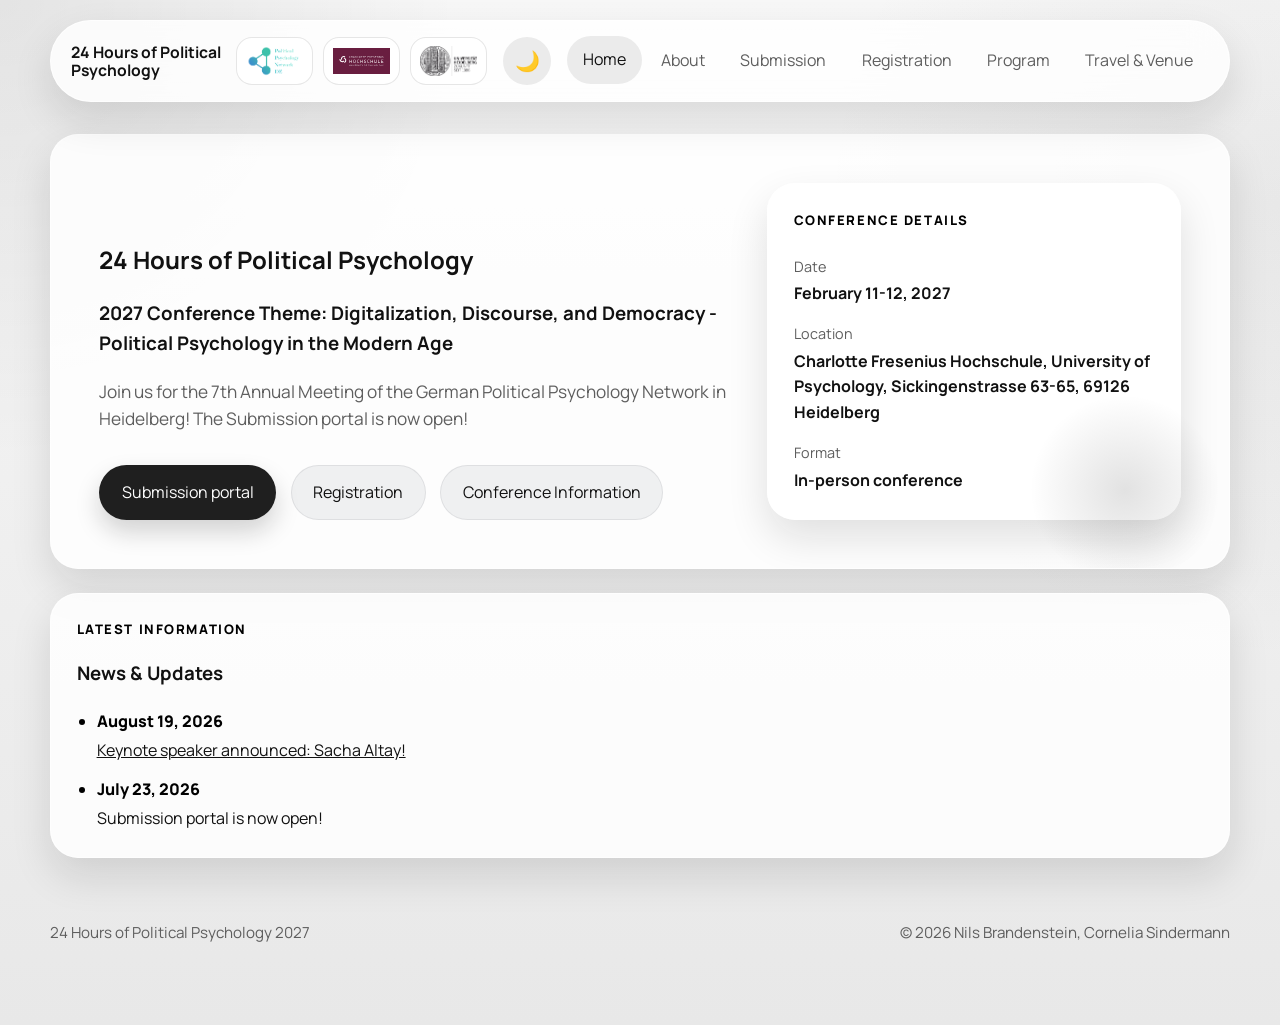
==== index.html @ 0a98e5ac "Add dark mode with browser-preference default and manual toggle - Default theme follows prefers-colo" ====
<!DOCTYPE html>
<html lang="en">
  <head>
    <meta charset="UTF-8" />
    <meta name="viewport" content="width=device-width, initial-scale=1.0" />
    <title>24 Hours of Political Psychology</title>
    <meta
      name="description"
      content="Official website for 24 Hours of Political Psychology, held in Heidelberg on February 11-12, 2027."
    />
    <link rel="preconnect" href="https://fonts.googleapis.com" />
    <link rel="preconnect" href="https://fonts.gstatic.com" crossorigin />
    <link
      href="https://fonts.googleapis.com/css2?family=Manrope:wght@400;500;700;800&family=Instrument+Serif:ital@0;1&display=swap"
      rel="stylesheet"
    />
    <link rel="stylesheet" href="assets/styles.css" />
  </head>
  <body data-page="home">
    <div class="site-shell">
      <header class="site-header">
        <a class="brand" href="index.html">
          <span class="brand-text">
            <strong>24 Hours of Political Psychology</strong>
          </span>
          <span class="brand-logos" aria-hidden="true">
            <span class="brand-logo-frame">
              <img class="brand-logo" src="assets/Logo_PolPsyNetDE_New_v2.png" alt="" />
            </span>
            <span class="brand-logo-frame">
              <img class="brand-logo" src="assets/Logo-CFH-bourdaux-01.svg" alt="" />
            </span>
            <span class="brand-logo-frame">
              <img class="brand-logo" src="assets/hd_logo_standard_sw_16cm_rgb.png" alt="" />
            </span>
          </span>
        </a>
                <button class="theme-toggle" type="button" aria-label="Switch color theme"></button>
<button class="nav-toggle" type="button" aria-expanded="false" aria-label="Open menu">
          <span></span>
          <span></span>
        </button>
        <nav class="site-nav" aria-label="Main navigation">
          <a href="index.html">Home</a>
          <a href="about.html">About</a>
          <a href="submission.html">Submission</a>
          <a href="registration.html">Registration</a>
          <a href="program.html">Program</a>
          <a href="travel.html">Travel & Venue</a>
        </nav>
      </header>

      <main>
        <section class="hero">
          <div class="hero-copy">
            <h2>24 Hours of Political Psychology</h2>
            <h3>2027 Conference Theme: Digitalization, Discourse, and Democracy - Political Psychology in the Modern Age</h3>
            <p class="hero-text">
              Join us for the 7th Annual Meeting of the German Political Psychology Network in Heidelberg!
              The Submission portal is now open!
            </p>
            <div class="hero-actions">
              <a class="button button-primary" href="submission.html">Submission portal</a>
              <a class="button button-secondary" href="registration.html">Registration</a>
              <a class="button button-secondary" href="about.html">Conference Information</a>
              <!--<a class="button button-secondary" href="program.html">View Program</a>--> <!-- Activate once updated-->
            </div>
          </div>
          <aside class="hero-card">
            <p class="card-kicker">Conference Details</p>
            <dl class="event-meta">
              <div>
                <dt>Date</dt>
                <dd>February 11-12, 2027</dd>
              </div>
              <div>
              <dt>Location</dt>
                <dd>Charlotte Fresenius Hochschule, University of Psychology, Sickingenstrasse 63-65, 69126 Heidelberg</dd>
              </div>
              <div>
              <dt>Format</dt>
                <dd>In-person conference</dd>
              </div>
            </dl>
          </aside>
        </section>

        <section class="news-updates content-card" aria-labelledby="news-updates-title">
          <p class="eyebrow">Latest Information</p>
          <h3 id="news-updates-title">News & Updates</h3>
          <ul class="news-list">
            <li>
              <time datetime="2026-08-19">August 19, 2026</time>
              <a href="program.html">Keynote speaker announced: Sacha Altay!</a>
            </li>
            <li>
              <time datetime="2026-07-23">July 23, 2026</time>
              <span>Submission portal is now open!</span>
            </li>
          </ul>
        </section>
      </main>

      <footer class="site-footer">
        <p>24 Hours of Political Psychology 2027</p>
        <p>&copy; 2026 Nils Brandenstein, Cornelia Sindermann</p>
      </footer>
    </div>

    <script src="assets/site.js"></script>
  </body>
</html>
---- assets/styles.css ----
:root {
  --bg: #ececec;
  --paper: rgba(255, 255, 255, 0.84);
  --paper-strong: #ffffff;
  --ink: #111111;
  --muted: #5e5e5e;
  --accent: #1f1f1f;
  --accent-dark: #000000;
  --accent-contrast: #ffffff;
  --line: rgba(17, 17, 17, 0.12);
  --shadow: 0 18px 40px rgba(17, 17, 17, 0.12);
  --body-bg:
    radial-gradient(circle at top left, rgba(0, 0, 0, 0.08), transparent 28%),
    radial-gradient(circle at right 20%, rgba(90, 90, 90, 0.08), transparent 30%),
    linear-gradient(180deg, #f7f7f7 0%, #e8e8e8 100%);
  --header-bg: rgba(255, 255, 255, 0.82);
  --header-border: rgba(255, 255, 255, 0.7);
  --panel-border: rgba(255, 255, 255, 0.65);
  --card-border: rgba(17, 17, 17, 0.1);
  --card-bg: rgba(255, 255, 255, 0.68);
  --chip-bg: rgba(28, 36, 48, 0.06);
  --chip-border: rgba(28, 36, 48, 0.08);
  --nav-hover-bg: rgba(17, 17, 17, 0.08);
  --nav-bg: rgba(255, 255, 255, 0.96);
  --logo-frame-bg: rgba(255, 255, 255, 0.95);
  --accent-panel-bg:
    linear-gradient(145deg, rgba(17, 17, 17, 0.08), rgba(255, 255, 255, 0.72)),
    var(--paper-strong);
  --timeline-bg: linear-gradient(180deg, rgba(255, 255, 255, 0.95), rgba(255, 255, 255, 0.7));
  --radius: 28px;
  --max-width: 1180px;
  color-scheme: light;
}

:root[data-theme="dark"] {
  color-scheme: dark;
  --bg: #0f1115;
  --paper: rgba(30, 34, 41, 0.88);
  --paper-strong: #181c22;
  --ink: #e8eaee;
  --muted: #9aa3ad;
  --accent: #e8eaee;
  --accent-dark: #f5f6f8;
  --accent-contrast: #14161a;
  --line: rgba(232, 234, 238, 0.14);
  --shadow: 0 18px 40px rgba(0, 0, 0, 0.45);
  --body-bg:
    radial-gradient(circle at top left, rgba(255, 255, 255, 0.05), transparent 28%),
    radial-gradient(circle at right 20%, rgba(140, 140, 170, 0.07), transparent 30%),
    linear-gradient(180deg, #14171c 0%, #0d0f13 100%);
  --header-bg: rgba(24, 27, 33, 0.85);
  --header-border: rgba(255, 255, 255, 0.08);
  --panel-border: rgba(255, 255, 255, 0.08);
  --card-border: rgba(255, 255, 255, 0.1);
  --card-bg: rgba(255, 255, 255, 0.05);
  --chip-bg: rgba(255, 255, 255, 0.08);
  --chip-border: rgba(255, 255, 255, 0.14);
  --nav-hover-bg: rgba(255, 255, 255, 0.1);
  --nav-bg: rgba(24, 27, 33, 0.97);
  --logo-frame-bg: #f2f2f2;
  --accent-panel-bg:
    linear-gradient(145deg, rgba(255, 255, 255, 0.06), rgba(255, 255, 255, 0.02)),
    var(--paper-strong);
  --timeline-bg: linear-gradient(180deg, rgba(255, 255, 255, 0.07), rgba(255, 255, 255, 0.03));
}

/* Default to the browser's color scheme until the user picks a theme. */
@media (prefers-color-scheme: dark) {
  :root:not([data-theme="light"]) {
    color-scheme: dark;
    --bg: #0f1115;
    --paper: rgba(30, 34, 41, 0.88);
    --paper-strong: #181c22;
    --ink: #e8eaee;
    --muted: #9aa3ad;
    --accent: #e8eaee;
    --accent-dark: #f5f6f8;
    --accent-contrast: #14161a;
    --line: rgba(232, 234, 238, 0.14);
    --shadow: 0 18px 40px rgba(0, 0, 0, 0.45);
    --body-bg:
      radial-gradient(circle at top left, rgba(255, 255, 255, 0.05), transparent 28%),
      radial-gradient(circle at right 20%, rgba(140, 140, 170, 0.07), transparent 30%),
      linear-gradient(180deg, #14171c 0%, #0d0f13 100%);
    --header-bg: rgba(24, 27, 33, 0.85);
    --header-border: rgba(255, 255, 255, 0.08);
    --panel-border: rgba(255, 255, 255, 0.08);
    --card-border: rgba(255, 255, 255, 0.1);
    --card-bg: rgba(255, 255, 255, 0.05);
    --chip-bg: rgba(255, 255, 255, 0.08);
    --chip-border: rgba(255, 255, 255, 0.14);
    --nav-hover-bg: rgba(255, 255, 255, 0.1);
    --nav-bg: rgba(24, 27, 33, 0.97);
    --logo-frame-bg: #f2f2f2;
    --accent-panel-bg:
      linear-gradient(145deg, rgba(255, 255, 255, 0.06), rgba(255, 255, 255, 0.02)),
      var(--paper-strong);
    --timeline-bg: linear-gradient(180deg, rgba(255, 255, 255, 0.07), rgba(255, 255, 255, 0.03));
  }
}

*,
*::before,
*::after {
  box-sizing: border-box;
}

html {
  scroll-behavior: smooth;
}

:root {
  --theme-transition: background-color 200ms ease, color 200ms ease, border-color 200ms ease;
}

body,
.site-header,
.site-nav,
.hero,
.page-hero,
.spotlight,
.feature-card,
.content-card,
.accent-panel,
.program-day,
.program-summary,
.hero-card,
.organizer-card,
.format-item,
.faq-item,
.timeline-content,
.theme-toggle,
.nav-toggle,
.program-tags span {
  transition: var(--theme-transition);
}

html.no-theme-transition,
html.no-theme-transition body,
html.no-theme-transition :root * {
  transition: none !important;
}

body {
  margin: 0;
  min-height: 100vh;
  color: var(--ink);
  background: var(--body-bg);
  font-family: "Manrope", sans-serif;
  line-height: 1.6;
}

img {
  max-width: 100%;
}

a {
  color: inherit;
}

button {
  font: inherit;
}

.site-shell {
  width: min(calc(100% - 2rem), var(--max-width));
  margin: 0 auto;
  padding: 1.25rem 0 3rem;
}

.site-header {
  position: sticky;
  top: 1rem;
  z-index: 20;
  display: flex;
  align-items: center;
  justify-content: space-between;
  gap: 1rem;
  padding: 1rem 1.25rem;
  margin-bottom: 2rem;
  background: var(--header-bg);
  border: 1px solid var(--header-border);
  border-radius: 999px;
  backdrop-filter: blur(18px);
  box-shadow: var(--shadow);
}

.brand {
  display: inline-flex;
  align-items: center;
  gap: 0.9rem;
  flex: 1 1 auto;
  min-width: 0;
  text-decoration: none;
}

.brand-logos {
  display: inline-flex;
  align-items: center;
  flex: 0 0 auto;
  gap: 0.65rem;
}

.brand-logo-frame {
  display: inline-flex;
  align-items: center;
  justify-content: center;
  width: 4.8rem;
  height: 3rem;
  padding: 0.35rem 0.55rem;
  border: 1px solid var(--card-border);
  border-radius: 1rem;
  background: var(--logo-frame-bg);
}

.brand-logo {
  width: 100%;
  height: 100%;
  object-fit: contain;
}

.brand-text {
  display: flex;
  flex-direction: column;
  flex: 0 1 auto;
  line-height: 1.15;
}

.brand-text strong {
  font-size: 0.98rem;
}

.about-network-logo {
  display: block;
  width: 100%;
  max-width: 13rem;
  margin: 0;
  padding: 0.9rem 1.1rem;
  border: 1px solid var(--card-border);
  border-radius: 1.2rem;
  background: var(--logo-frame-bg);
}

.content-card-general .general-info-intro {
  display: grid;
  grid-template-columns: minmax(8.5rem, 13rem) 1fr;
  gap: 1rem;
  align-items: center;
  margin: 0.3rem 0 1rem;
}

.content-card-general .general-info-intro p {
  margin: 0;
}

.brand-text span {
  color: var(--muted);
  font-size: 0.9rem;
}

.site-nav {
  display: flex;
  align-items: center;
  gap: 0.2rem;
}

.site-nav a {
  padding: 0.7rem 1rem;
  border-radius: 999px;
  text-decoration: none;
  color: var(--muted);
  white-space: nowrap;
  transition: background-color 180ms ease, color 180ms ease, transform 180ms ease;
}

.site-nav a:hover,
.site-nav a:focus-visible,
.site-nav a.is-active {
  color: var(--ink);
  background: var(--nav-hover-bg);
  transform: translateY(-1px);
}

.nav-toggle {
  display: none;
  width: 3rem;
  height: 3rem;
  padding: 0;
  border: 0;
  border-radius: 50%;
  background: var(--nav-hover-bg);
  color: var(--ink);
}

.theme-toggle {
  display: inline-flex;
  align-items: center;
  justify-content: center;
  flex: 0 0 auto;
  width: 3rem;
  height: 3rem;
  padding: 0;
  border: 0;
  border-radius: 50%;
  background: var(--nav-hover-bg);
  color: var(--ink);
  font-size: 1.25rem;
  line-height: 1;
  cursor: pointer;
}

.nav-toggle span {
  display: block;
  width: 1.15rem;
  height: 2px;
  margin: 0.22rem auto;
  background: currentColor;
}

.hero,
.page-hero,
.spotlight,
.feature-card,
.content-card,
.accent-panel,
.program-day,
.program-summary,
.hero-card {
  background: var(--paper);
  border: 1px solid var(--panel-border);
  border-radius: var(--radius);
  box-shadow: var(--shadow);
}

.hero {
  display: grid;
  grid-template-columns: 1.4fr 0.9fr;
  gap: 1.5rem;
  padding: clamp(1.5rem, 4vw, 3rem);
  align-items: end;
  overflow: hidden;
}

.hero-copy h1,
.page-hero h1,
.spotlight h2,
.feature-card h2,
.content-card h2,
.accent-panel h2,
.hero-card h2,
.program-day h2 {
  margin: 0;
  font-family: "Instrument Serif", serif;
  font-weight: 400;
  line-height: 0.98;
  letter-spacing: -0.03em;
}

.hero-copy h1 {
  max-width: 9ch;
  font-size: clamp(3.2rem, 8vw, 6.2rem);
}

.page-hero h1 {
  max-width: 12ch;
  font-size: clamp(2.7rem, 6vw, 4.8rem);
}

.spotlight h2,
.feature-card h2,
.content-card h2,
.accent-panel h2,
.hero-card h2,
.program-summary h2,
.program-day h2 {
  font-size: clamp(2rem, 4vw, 3rem);
}

.eyebrow,
.card-kicker {
  margin: 0 0 0.75rem;
  color: var(--accent-dark);
  font-size: 0.82rem;
  font-weight: 800;
  letter-spacing: 0.12em;
  text-transform: uppercase;
}

.hero-text,
.page-hero p {
  max-width: 58ch;
  color: var(--muted);
  font-size: 1.08rem;
}

body[data-page]:not([data-page="home"]) .page-hero h1 {
  max-width: 18ch;
}

body[data-page]:not([data-page="home"]) .page-hero p {
  width: 100%;
  max-width: none;
}

.hero-actions {
  display: flex;
  flex-wrap: wrap;
  gap: 0.9rem;
  align-items: center;
  margin-top: 2rem;
}

.button {
  display: inline-flex;
  align-items: center;
  justify-content: center;
  min-height: 3.25rem;
  padding: 0.85rem 1.35rem;
  border: 1px solid transparent;
  border-radius: 999px;
  text-decoration: none;
  transition: transform 180ms ease, box-shadow 180ms ease, background-color 180ms ease;
  cursor: pointer;
}

.button:hover,
.button:focus-visible {
  transform: translateY(-1px);
}

.button-primary {
  background: var(--accent);
  color: var(--accent-contrast);
  box-shadow: 0 12px 24px rgba(17, 17, 17, 0.18);
}

.button-primary:hover,
.button-primary:focus-visible {
  background: var(--accent-dark);
}

.button-secondary {
  background: var(--chip-bg);
  color: var(--ink);
  border-color: var(--chip-border);
}

.inline-note {
  color: var(--muted);
  font-size: 0.95rem;
}

.hero-card {
  position: relative;
  padding: 1.6rem;
}

.hero-card::before {
  content: "";
  position: absolute;
  inset: auto -10% -20% auto;
  width: 12rem;
  height: 12rem;
  border-radius: 50%;
  background: radial-gradient(circle, rgba(17, 17, 17, 0.12), transparent 70%);
}

.event-meta {
  display: grid;
  gap: 1rem;
  margin: 1.5rem 0 0;
}

.event-meta dt {
  color: var(--muted);
  font-size: 0.9rem;
}

.event-meta dd {
  margin: 0.2rem 0 0;
  font-weight: 700;
}

.feature-grid,
.content-grid {
  display: grid;
  grid-template-columns: 1fr;
  gap: 1.25rem;
  margin-top: 1.5rem;
}

.feature-card,
.content-card,
.accent-panel,
.page-hero,
.spotlight,
.program-summary,
.program-day {
  padding: 1.6rem;
}

.map-embed {
  overflow: hidden;
  border-radius: 1rem;
  border: 1px solid var(--line);
  min-height: 18rem;
}

.map-embed iframe {
  display: block;
  width: 100%;
  min-height: 18rem;
  border: 0;
}

.organizer-grid {
  display: grid;
  grid-template-columns: repeat(2, minmax(0, 1fr));
  gap: 1rem;
  margin-top: 1rem;
}

.organizer-card {
  display: grid;
  grid-template-columns: 6.5rem 1fr;
  gap: 1rem;
  align-items: center;
  padding: 0.75rem;
  border: 1px solid var(--card-border);
  border-radius: 1.25rem;
  background: var(--card-bg);
}

.organizer-photo {
  width: 6.5rem;
  aspect-ratio: 1;
  border-radius: 1rem;
  object-fit: cover;
  filter: grayscale(100%);
}

.organizer-card h4 {
  margin: 0;
  font-size: 1rem;
  line-height: 1.25;
}

.organizer-card p {
  margin: 0.35rem 0 0;
  color: var(--muted);
}

.format-list {
  display: grid;
  gap: 0.9rem;
  margin-top: 1.25rem;
}

.format-item {
  padding: 1.1rem 1.25rem;
  border: 1px solid var(--card-border);
  border-radius: 1.25rem;
  background: var(--card-bg);
}

.format-item h4 {
  margin: 0 0 0.4rem;
  font-size: 1.05rem;
}

.format-item p {
  margin: 0;
  color: var(--muted);
}

.faq-list {
  display: grid;
  gap: 0.9rem;
  margin-top: 1.25rem;
}

.faq-item {
  padding: 1.1rem 1.25rem;
  border: 1px solid var(--card-border);
  border-radius: 1.25rem;
  background: var(--card-bg);
}

.faq-item summary {
  cursor: pointer;
  font-weight: 700;
  line-height: 1.45;
}

.faq-item p {
  margin: 0.85rem 0 0;
  color: var(--muted);
}

.timeline {
  position: relative;
  display: grid;
  grid-template-columns: repeat(4, minmax(0, 1fr));
  gap: 1rem;
  margin-top: 1.75rem;
}

.timeline::before {
  content: "";
  position: absolute;
  left: 11%;
  right: 11%;
  top: 2.15rem;
  height: 0.42rem;
  border-radius: 999px;
  background: linear-gradient(90deg, #111 0%, #5e5e5e 100%);
  opacity: 0.2;
}

.timeline-item {
  position: relative;
  z-index: 1;
  display: grid;
  justify-items: center;
  text-align: center;
  gap: 0.9rem;
}

.timeline-item:not(:last-child)::after {
  content: "➜";
  position: absolute;
  top: 1.25rem;
  right: -0.65rem;
  font-size: 1.25rem;
  color: rgba(17, 17, 17, 0.4);
}

.timeline-marker {
  display: inline-flex;
  align-items: center;
  justify-content: center;
  width: 4.2rem;
  height: 4.2rem;
  border-radius: 50%;
  background: radial-gradient(circle at 30% 25%, #2f2f2f 0%, #111 72%);
  color: #fff;
  font-family: "Instrument Serif", serif;
  font-size: 1.6rem;
  font-weight: 700;
  border: 3px solid rgba(255, 255, 255, 0.85);
  box-shadow: 0 12px 24px rgba(17, 17, 17, 0.26);
}

.timeline-content {
  width: 100%;
  min-height: 8.6rem;
  padding: 0.95rem 0.9rem 1.05rem;
  border: 1px solid rgba(17, 17, 17, 0.1);
  border-radius: 1rem;
  background: var(--timeline-bg);
}

.timeline-date {
  margin: 0;
  font-weight: 800;
  color: var(--accent-dark);
  font-size: 0.9rem;
  letter-spacing: 0.02em;
}

.timeline-label {
  margin: 0.45rem 0 0;
  color: var(--muted);
  font-size: 0.95rem;
}

@media (max-width: 980px) {
  .timeline {
    grid-template-columns: repeat(2, minmax(0, 1fr));
  }

  .timeline::before {
    display: none;
  }

  .timeline-item:not(:last-child)::after {
    display: none;
  }
}

@media (max-width: 640px) {
  .timeline {
    grid-template-columns: 1fr;
  }

  .timeline-content {
    min-height: 0;
  }
}

.text-link {
  display: inline-block;
  margin-top: 1rem;
  font-weight: 700;
  color: var(--accent-dark);
  text-decoration: none;
}

.text-link:hover,
.text-link:focus-visible {
  text-decoration: underline;
}

.spotlight,
.two-column {
  margin-top: 1.5rem;
}

.news-updates {
  margin-top: 1.5rem;
}

.news-list {
  display: grid;
  gap: 0.85rem;
  margin: 1.25rem 0 0;
  padding-left: 1.25rem;
}

.news-list li::marker {
  color: var(--accent-dark);
}

.news-list time {
  display: block;
  margin-bottom: 0.2rem;
  color: var(--accent-dark);
  font-weight: 800;
}

.spotlight {
  display: grid;
  grid-template-columns: 0.95fr 1.05fr;
  gap: 1.5rem;
  align-items: center;
}

.page-main {
  display: grid;
  gap: 1.5rem;
}

.two-column {
  display: grid;
  grid-template-columns: 1.2fr 0.8fr;
  gap: 1.5rem;
  align-items: start;
}

.accent-panel {
  background: var(--accent-panel-bg);
}

.site-footer {
  display: flex;
  justify-content: space-between;
  gap: 1rem;
  margin-top: 2rem;
  padding: 1rem 0;
  color: var(--muted);
  font-size: 0.95rem;
}

.program-summary {
  display: grid;
  gap: 0.75rem;
}

.keynote-content {
  display: grid;
  grid-template-columns: minmax(0, 1fr) minmax(13rem, 20rem);
  gap: 1.5rem;
  align-items: center;
  margin-top: 1.25rem;
}

.keynote-content p {
  color: var(--muted);
}

.keynote-speaker {
  margin: 1rem 0 0;
  font-size: 1.35rem;
}

.keynote-speaker a {
  text-decoration: none;
}

.keynote-speaker a:hover,
.keynote-speaker a:focus-visible {
  text-decoration: underline;
}

.keynote-photo {
  width: 100%;
  aspect-ratio: 1;
  border-radius: 1.25rem;
  object-fit: cover;
}

.program-days {
  display: grid;
  gap: 1rem;
}

.program-export {
  display: flex;
  justify-content: center;
  margin-top: 0.5rem;
}

.program-day-header {
  display: flex;
  justify-content: space-between;
  gap: 1rem;
  align-items: end;
  margin-bottom: 1rem;
}

.program-day-date {
  color: var(--muted);
  font-weight: 700;
}

.program-session-list {
  display: grid;
  gap: 0.85rem;
}

.program-session {
  display: grid;
  grid-template-columns: 9rem 1fr;
  gap: 1rem;
  padding: 1rem 0;
  border-top: 1px solid var(--line);
}

.program-session:first-child {
  border-top: 0;
  padding-top: 0;
}

.program-time {
  font-weight: 800;
  color: var(--accent-dark);
}

.program-title {
  margin: 0;
  font-size: 1.1rem;
}

.program-meta,
.program-description {
  margin: 0.35rem 0 0;
  color: var(--muted);
}

.program-tags {
  display: flex;
  flex-wrap: wrap;
  gap: 0.45rem;
  margin-top: 0.75rem;
}

.program-tags span {
  padding: 0.35rem 0.65rem;
  border-radius: 999px;
  background: var(--chip-bg);
  font-size: 0.88rem;
}

.program-note {
  margin-top: 0.35rem;
  color: var(--muted);
}

body.nav-open .site-nav {
  display: flex;
}

@media (max-width: 1120px) {
  .site-header {
    border-radius: 2rem;
  }

  .brand-logo-frame {
    width: 4.2rem;
    height: 2.65rem;
  }

  .nav-toggle {
    display: inline-block;
  }

  .site-nav {
    display: none;
    position: absolute;
    left: 0;
    right: 0;
    top: calc(100% + 0.75rem);
    flex-direction: column;
    align-items: stretch;
    padding: 0.8rem;
    background: var(--nav-bg);
    border: 1px solid var(--header-border);
    border-radius: 1.5rem;
    box-shadow: var(--shadow);
  }

  .site-nav a {
    padding: 0.9rem 1rem;
  }
}

@media (max-width: 640px) {
  .content-card-general .general-info-intro {
    grid-template-columns: 1fr;
  }

  .about-network-logo {
    max-width: 12rem;
    margin: 0 auto;
  }

  .brand {
    flex-direction: column;
    align-items: flex-start;
    gap: 0.5rem;
  }

  .brand-logo-frame {
    width: 3.8rem;
    height: 2.35rem;
    padding: 0.3rem 0.45rem;
  }

  .organizer-card {
    grid-template-columns: 1fr;
  }

  .organizer-photo {
    width: 100%;
    max-height: 16rem;
  }
}

@media (max-width: 900px) {
  .hero,
  .spotlight,
  .two-column,
  .feature-grid,
  .content-grid {
    grid-template-columns: 1fr;
  }

  .keynote-content {
    grid-template-columns: 1fr;
  }

  .keynote-photo {
    max-width: 20rem;
  }

  .program-session {
    grid-template-columns: 1fr;
    gap: 0.45rem;
  }

  .organizer-grid {
    grid-template-columns: 1fr;
  }

  .site-footer {
    flex-direction: column;
  }
}

@media print {
  :root,
  :root[data-theme="dark"] {
    --ink: #111111;
    --muted: #5e5e5e;
    --accent-dark: #000000;
    --line: rgba(17, 17, 17, 0.12);
    --card-border: rgba(17, 17, 17, 0.1);
    --chip-bg: rgba(28, 36, 48, 0.06);
    --timeline-bg: linear-gradient(180deg, rgba(255, 255, 255, 0.95), rgba(255, 255, 255, 0.7));
    --accent-panel-bg:
      linear-gradient(145deg, rgba(17, 17, 17, 0.08), rgba(255, 255, 255, 0.72)),
      #ffffff;
  }

  body {
    background: #fff;
  }

  .site-header,
  .site-footer,
  .hero-actions,
  .nav-toggle {
    display: none !important;
  }

  .site-shell {
    width: 100%;
    padding: 0;
  }

  .page-main,
  .program-days {
    gap: 0.75rem;
  }

  .page-hero,
  .program-summary,
  .program-day {
    box-shadow: none;
    border: 1px solid #d9d9d9;
    background: #fff;
    break-inside: avoid;
  }

  .page-hero h1 {
    font-size: 2.5rem;
  }
}
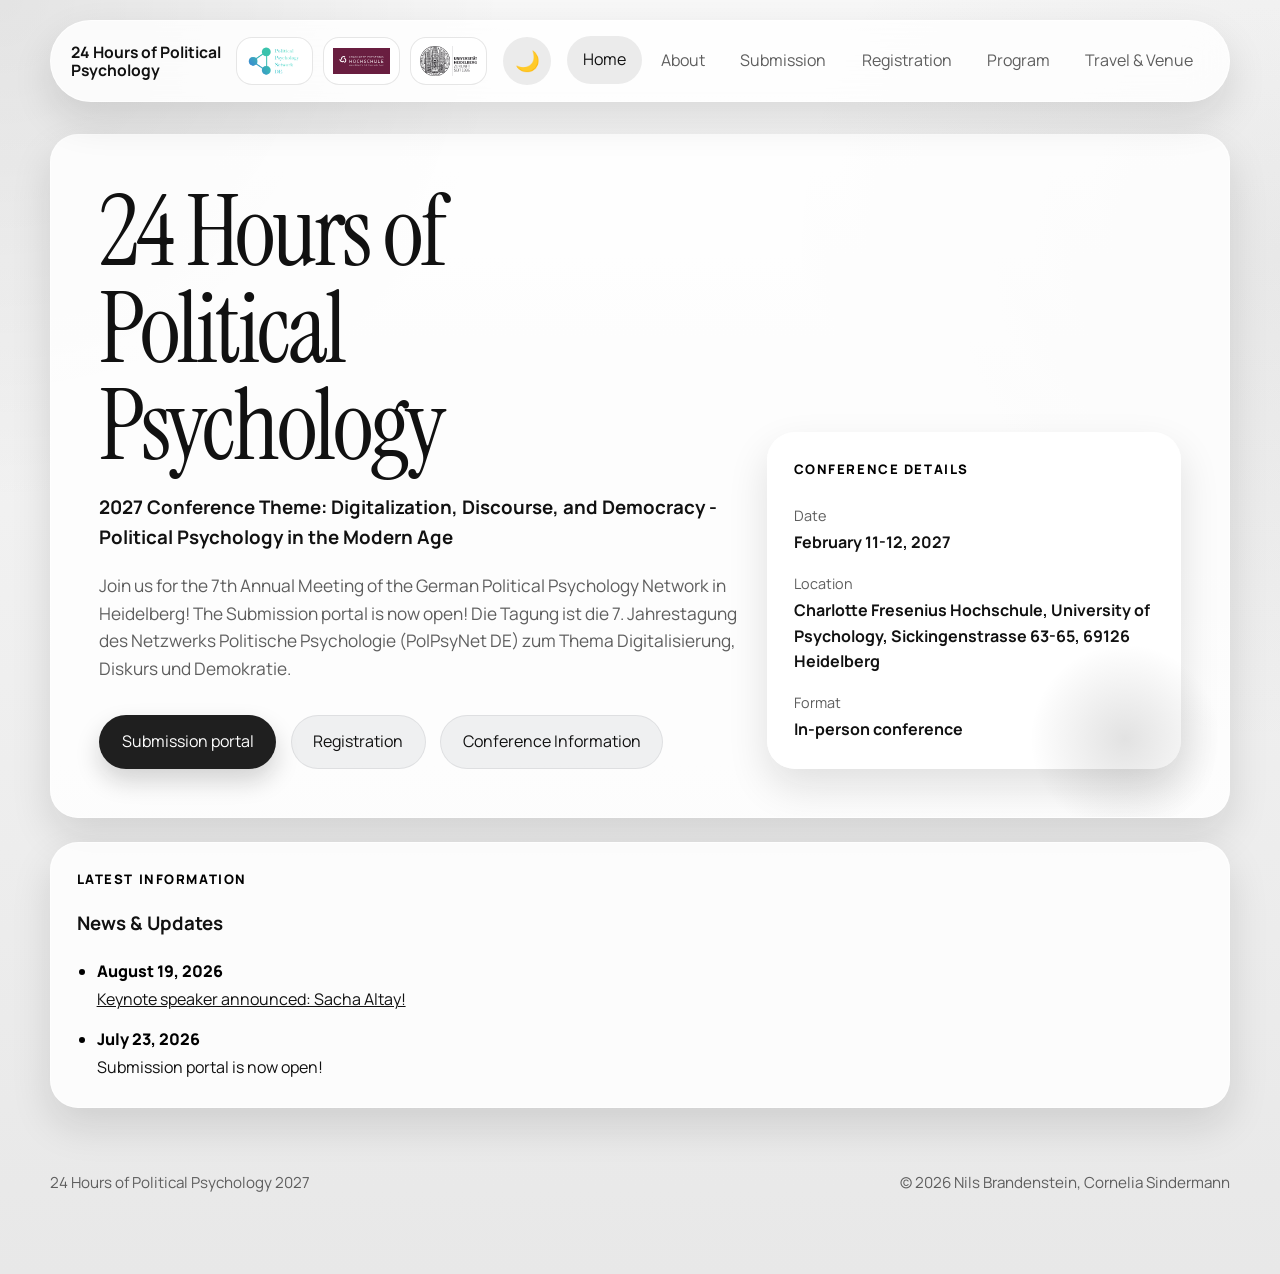
==== commit 0d4eddac: "Add German meta tags, H1 headings, image compression, alt text - German <title>, og:title, and dedic" ====
--- a/index.html
+++ b/index.html
@@ -3,7 +3,77 @@
   <head>
     <meta charset="UTF-8" />
     <meta name="viewport" content="width=device-width, initial-scale=1.0" />
-    <title>24 Hours of Political Psychology</title>
+        <title>24 Stunden Politische Psychologie 2027 | Tagung in Heidelberg</title>
+    <meta name="keywords" content="political psychology conference 2027, political psychology Heidelberg, German Political Psychology Network, PolPsyNet, 24 Hours of Political Psychology, digitalization democracy conference, academic conference February 2027" />
+    <meta name="og:title:de" content="24 Stunden Politische Psychologie 2027 | Tagung in Heidelberg" />
+    <meta name="description-de" content="Offizielle Website der Tagung „24 Stunden Politische Psychologie 2027“ — 7. Jahrestagung des Netzwerks Politische Psychologie, 11.–12. Februar 2027 in Heidelberg. Thema: Digitalisierung, Diskurs und Demokratie. Abstracts einreichen und registrieren." />
+    <meta name="keywords-de" content="Politische Psychologie Tagung 2027, Kongress Politische Psychologie Heidelberg, Netzwerk Politische Psychologie, PolPsyNet, 24 Stunden Politische Psychologie, Fachtagung Februar 2027, Digitalisierung Demokratie Tagung" />
+
+    <link rel="canonical" href="https://polpsyconfhd2027.github.io/conference/" />
+    <meta name="robots" content="index, follow" />
+    <meta name="author" content="German Political Psychology Network" />
+
+    <!-- Open Graph -->
+    <meta property="og:type" content="website" />
+    <meta property="og:site_name" content="24 Hours of Political Psychology 2027" />
+    <meta property="og:title" content="24 Stunden Politische Psychologie 2027 | Tagung in Heidelberg" />
+    <meta property="og:description" content="Official site of the 24 Hours of Political Psychology 2027 conference — 7th Annual Meeting of the German Political Psychology Network, February 11–12, 2027 in Heidelberg. Theme: Digitalization, Discourse, and Democracy. Submit abstracts and register." />
+    <meta property="og:url" content="https://polpsyconfhd2027.github.io/conference/" />
+    <meta property="og:locale" content="en_US" />
+    <meta property="og:image" content="https://polpsyconfhd2027.github.io/conference/assets/Logo_PolPsyNetDE_New_v2.png" />
+
+    <!-- Twitter -->
+    <meta name="twitter:card" content="summary_large_image" />
+    <meta name="twitter:title" content="24 Stunden Politische Psychologie 2027 | Tagung in Heidelberg" />
+    <meta name="twitter:description" content="Official site of the 24 Hours of Political Psychology 2027 conference — 7th Annual Meeting of the German Political Psychology Network, February 11–12, 2027 in Heidelberg. Theme: Digitalization, Discourse, and Democracy. Submit abstracts and register." />
+    <meta name="twitter:image" content="https://polpsyconfhd2027.github.io/conference/assets/Logo_PolPsyNetDE_New_v2.png" />
+
+    <link rel="icon" type="image/svg+xml" href="assets/favicon.svg" />
+    <meta name="theme-color" content="#111111" />
+
+    <script type="application/ld+json">
+[
+        {
+                "@context": "https://schema.org",
+                "@type": "Event",
+                "name": "24 Hours of Political Psychology 2027",
+                "description": "7th Annual Meeting of the German Political Psychology Network on the theme 'Digitalization, Discourse, and Democracy'.",
+                "startDate": "2027-02-11T13:00+01:00",
+                "endDate": "2027-02-12T14:00+01:00",
+                "eventStatus": "https://schema.org/EventScheduled",
+                "eventAttendanceMode": "https://schema.org/OfflineEventAttendanceMode",
+                "location": {
+                        "@type": "Place",
+                        "name": "Charlotte Fresenius Hochschule, University of Psychology",
+                        "address": {
+                                "@type": "PostalAddress",
+                                "streetAddress": "Sickingenstrasse 63-65",
+                                "addressLocality": "Heidelberg",
+                                "postalCode": "69126",
+                                "addressCountry": "DE"
+                        }
+                },
+                "url": "https://polpsyconfhd2027.github.io/conference/",
+                "organizer": {
+                        "@type": "Organization",
+                        "name": "German Political Psychology Network (PolPsyNet DE)"
+                }
+        },
+        {
+                "@context": "https://schema.org",
+                "@type": "WebSite",
+                "name": "24 Hours of Political Psychology 2027",
+                "url": "https://polpsyconfhd2027.github.io/conference/"
+        },
+        {
+                "@context": "https://schema.org",
+                "@type": "Organization",
+                "name": "German Political Psychology Network (PolPsyNet DE)",
+                "url": "https://polpsyconfhd2027.github.io/conference/"
+        }
+]
+    </script>
+
     <meta
       name="description"
       content="Official website for 24 Hours of Political Psychology, held in Heidelberg on February 11-12, 2027."
@@ -25,21 +95,23 @@
           </span>
           <span class="brand-logos" aria-hidden="true">
             <span class="brand-logo-frame">
-              <img class="brand-logo" src="assets/Logo_PolPsyNetDE_New_v2.png" alt="" />
+              <img class="brand-logo" src="assets/Logo_PolPsyNetDE_New_v2.png" alt="Logo des Netzwerks Politische Psychologie (PolPsyNet DE)" />
             </span>
             <span class="brand-logo-frame">
-              <img class="brand-logo" src="assets/Logo-CFH-bourdaux-01.svg" alt="" />
+              <img class="brand-logo" src="assets/Logo-CFH-bourdaux-01.svg" alt="Logo der Charlotte Fresenius Hochschule" />
             </span>
             <span class="brand-logo-frame">
-              <img class="brand-logo" src="assets/hd_logo_standard_sw_16cm_rgb.png" alt="" />
+              <img class="brand-logo" src="assets/hd_logo_standard_sw_16cm_rgb.png" alt="Logo der Universität Heidelberg" />
             </span>
           </span>
         </a>
-                <button class="theme-toggle" type="button" aria-label="Switch color theme"></button>
-<button class="nav-toggle" type="button" aria-expanded="false" aria-label="Open menu">
-          <span></span>
-          <span></span>
-        </button>
+        <div class="header-actions">
+          <button class="theme-toggle" type="button" aria-label="Switch color theme"></button>
+          <button class="nav-toggle" type="button" aria-expanded="false" aria-label="Open menu">
+            <span></span>
+            <span></span>
+          </button>
+        </div>
         <nav class="site-nav" aria-label="Main navigation">
           <a href="index.html">Home</a>
           <a href="about.html">About</a>
@@ -53,11 +125,12 @@
       <main>
         <section class="hero">
           <div class="hero-copy">
-            <h2>24 Hours of Political Psychology</h2>
+            <h1>24 Hours of Political Psychology</h1>
             <h3>2027 Conference Theme: Digitalization, Discourse, and Democracy - Political Psychology in the Modern Age</h3>
             <p class="hero-text">
               Join us for the 7th Annual Meeting of the German Political Psychology Network in Heidelberg!
               The Submission portal is now open!
+              Die Tagung ist die 7. Jahrestagung des Netzwerks Politische Psychologie (PolPsyNet DE) zum Thema Digitalisierung, Diskurs und Demokratie.
             </p>
             <div class="hero-actions">
               <a class="button button-primary" href="submission.html">Submission portal</a>
--- a/assets/styles.css
+++ b/assets/styles.css
@@ -283,6 +283,7 @@
 
 .nav-toggle {
   display: none;
+  flex: 0 0 auto;
   width: 3rem;
   height: 3rem;
   padding: 0;
@@ -290,6 +291,13 @@
   border-radius: 50%;
   background: var(--nav-hover-bg);
   color: var(--ink);
+}
+
+.header-actions {
+  display: inline-flex;
+  align-items: center;
+  flex: 0 0 auto;
+  gap: 0.55rem;
 }
 
 .theme-toggle {
@@ -346,6 +354,7 @@
 .spotlight h2,
 .feature-card h2,
 .content-card h2,
+.content-card h1,
 .accent-panel h2,
 .hero-card h2,
 .program-day h2 {
@@ -369,6 +378,7 @@
 .spotlight h2,
 .feature-card h2,
 .content-card h2,
+.content-card h1,
 .accent-panel h2,
 .hero-card h2,
 .program-summary h2,
@@ -879,6 +889,13 @@
   border-radius: 999px;
   background: var(--chip-bg);
   font-size: 0.88rem;
+}
+
+.registration {
+  padding: 1.1rem 1.25rem;
+  border: 1px solid var(--card-border);
+  border-radius: 1.25rem;
+  background: var(--card-bg);
 }
 
 .program-note {
@@ -934,10 +951,32 @@
     margin: 0 auto;
   }
 
+  .site-header {
+    flex-wrap: wrap;
+    row-gap: 0.75rem;
+  }
+
   .brand {
-    flex-direction: column;
+    flex: 1 1 100%;
+  }
+
+  .header-actions {
+    order: 1;
+  }
+
+  .site-header .site-nav {
+    order: 2;
+    margin-left: auto;
+  }
+
+  .brand {
+    flex-direction: row;
     align-items: flex-start;
     gap: 0.5rem;
+  }
+
+  .brand-text strong {
+    font-size: 0.92rem;
   }
 
   .brand-logo-frame {
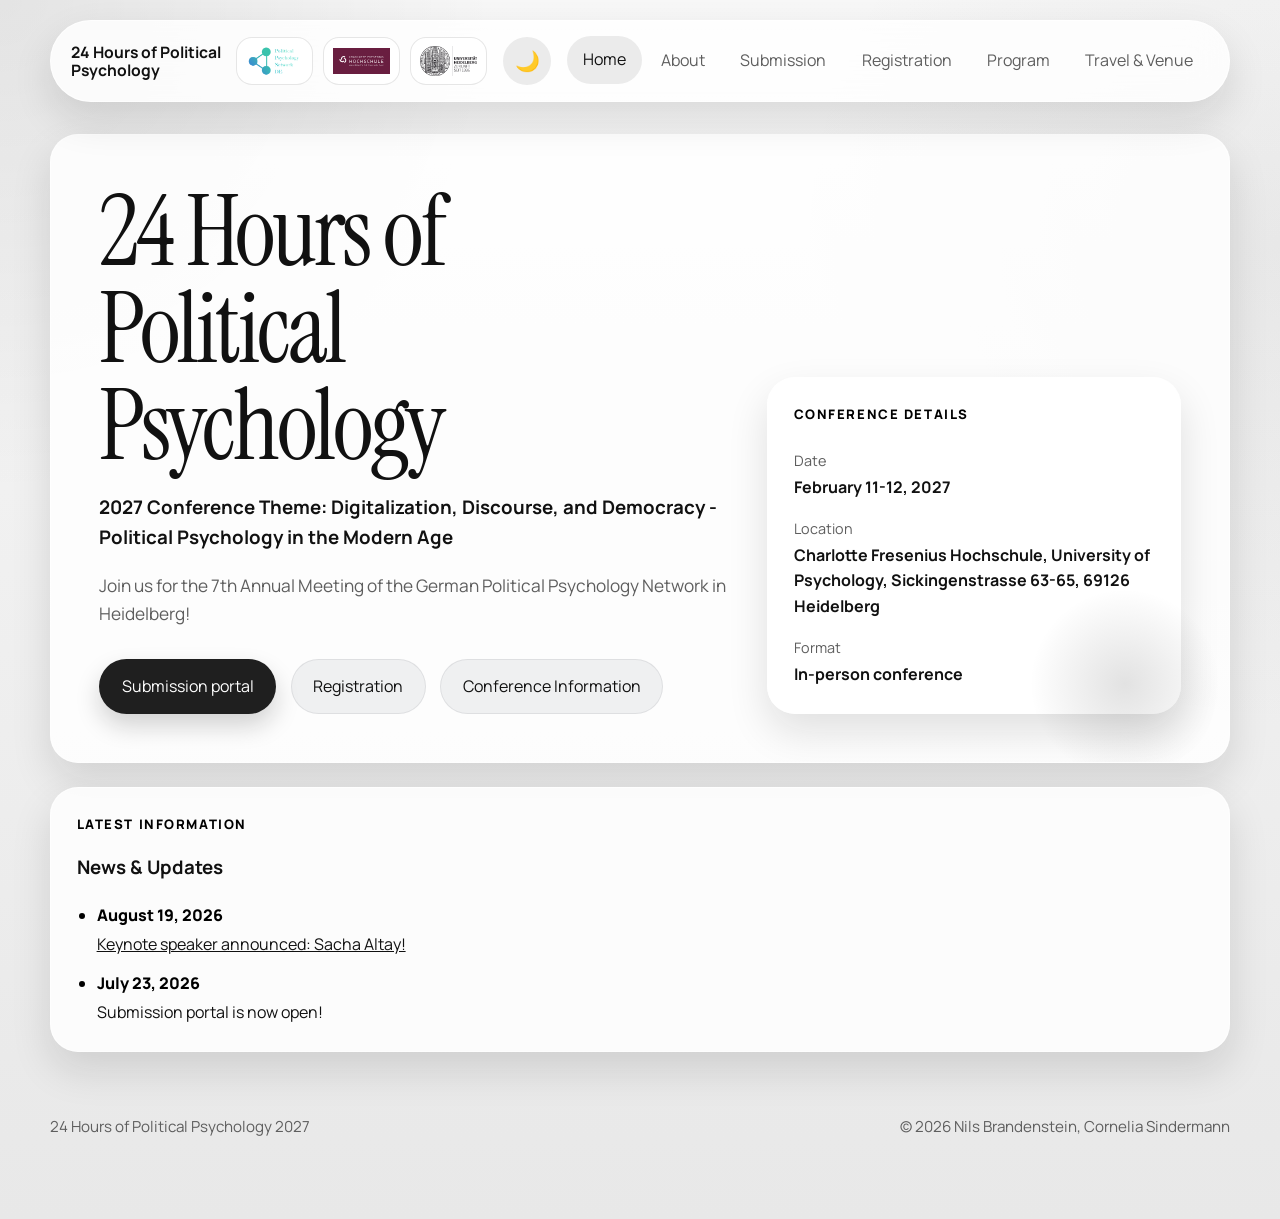
==== commit 4613653f: "removed plain text german meta-tag from site" ====
--- a/index.html
+++ b/index.html
@@ -129,8 +129,7 @@
             <h3>2027 Conference Theme: Digitalization, Discourse, and Democracy - Political Psychology in the Modern Age</h3>
             <p class="hero-text">
               Join us for the 7th Annual Meeting of the German Political Psychology Network in Heidelberg!
-              The Submission portal is now open!
-              Die Tagung ist die 7. Jahrestagung des Netzwerks Politische Psychologie (PolPsyNet DE) zum Thema Digitalisierung, Diskurs und Demokratie.
+              
             </p>
             <div class="hero-actions">
               <a class="button button-primary" href="submission.html">Submission portal</a>
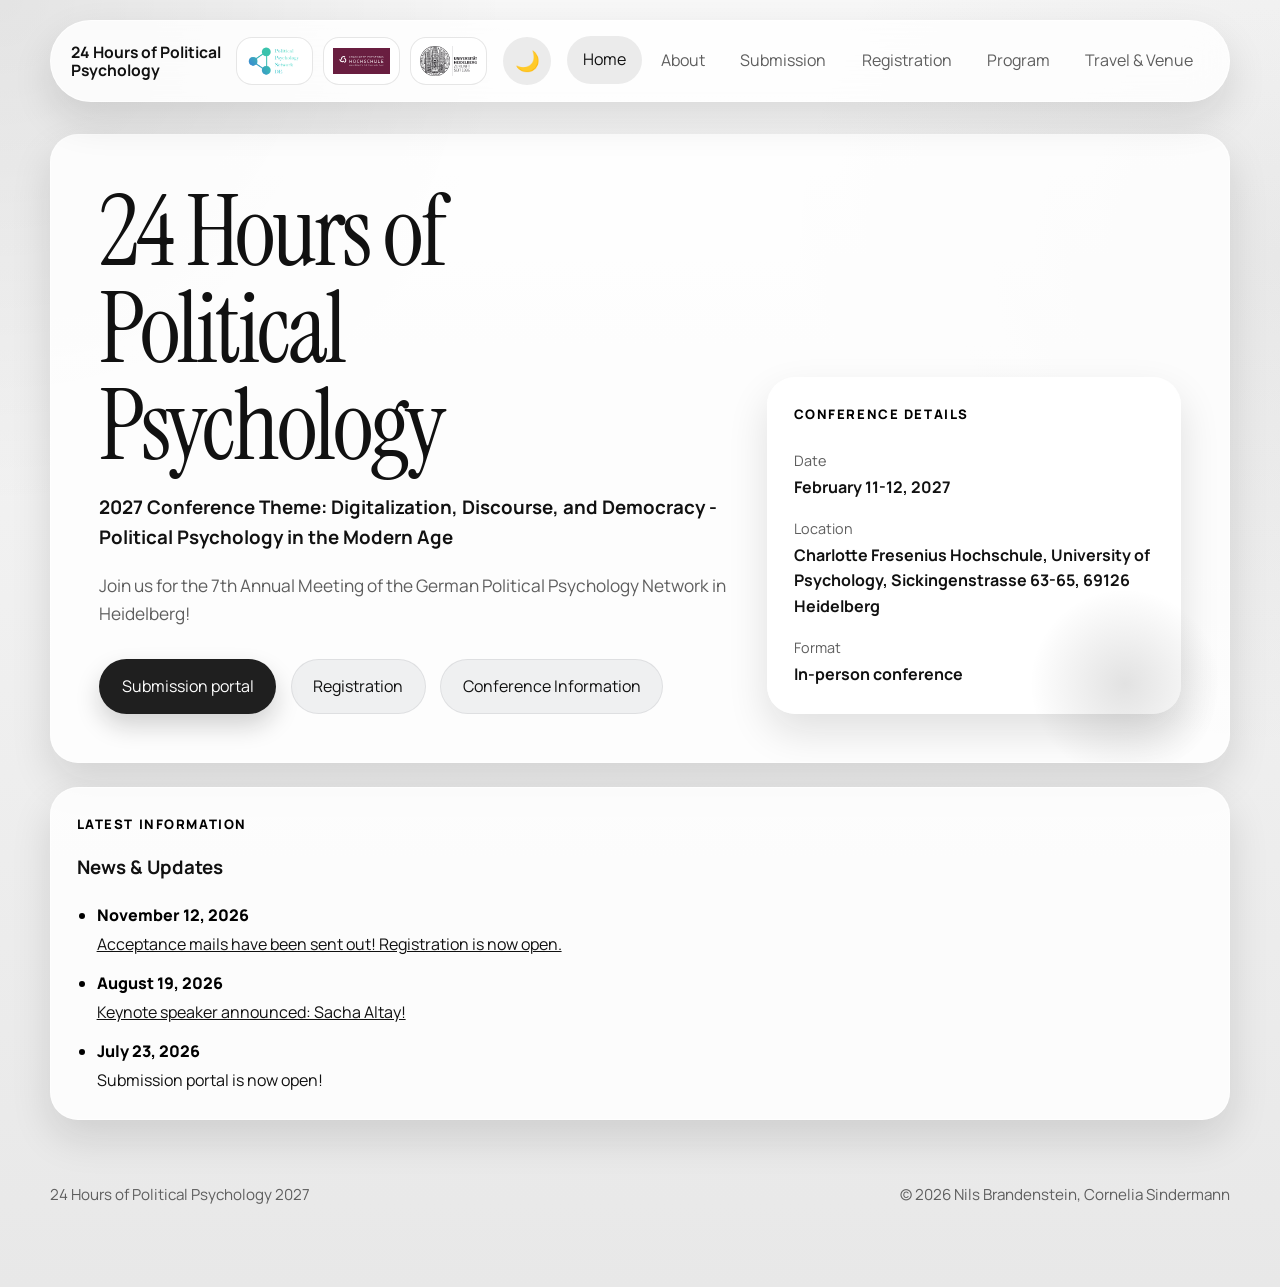
==== commit bd9dfead: "Acceptance and registration updates" ====
--- a/index.html
+++ b/index.html
@@ -129,7 +129,6 @@
             <h3>2027 Conference Theme: Digitalization, Discourse, and Democracy - Political Psychology in the Modern Age</h3>
             <p class="hero-text">
               Join us for the 7th Annual Meeting of the German Political Psychology Network in Heidelberg!
-              
             </p>
             <div class="hero-actions">
               <a class="button button-primary" href="submission.html">Submission portal</a>
@@ -161,6 +160,11 @@
           <p class="eyebrow">Latest Information</p>
           <h3 id="news-updates-title">News & Updates</h3>
           <ul class="news-list">
+             <li>
+              <time datetime="2026-08-19">November 12, 2026</time>
+              <a href="program.html">Acceptance mails have been sent out! Registration is now open.</a>
+            </li>
+            
             <li>
               <time datetime="2026-08-19">August 19, 2026</time>
               <a href="program.html">Keynote speaker announced: Sacha Altay!</a>
